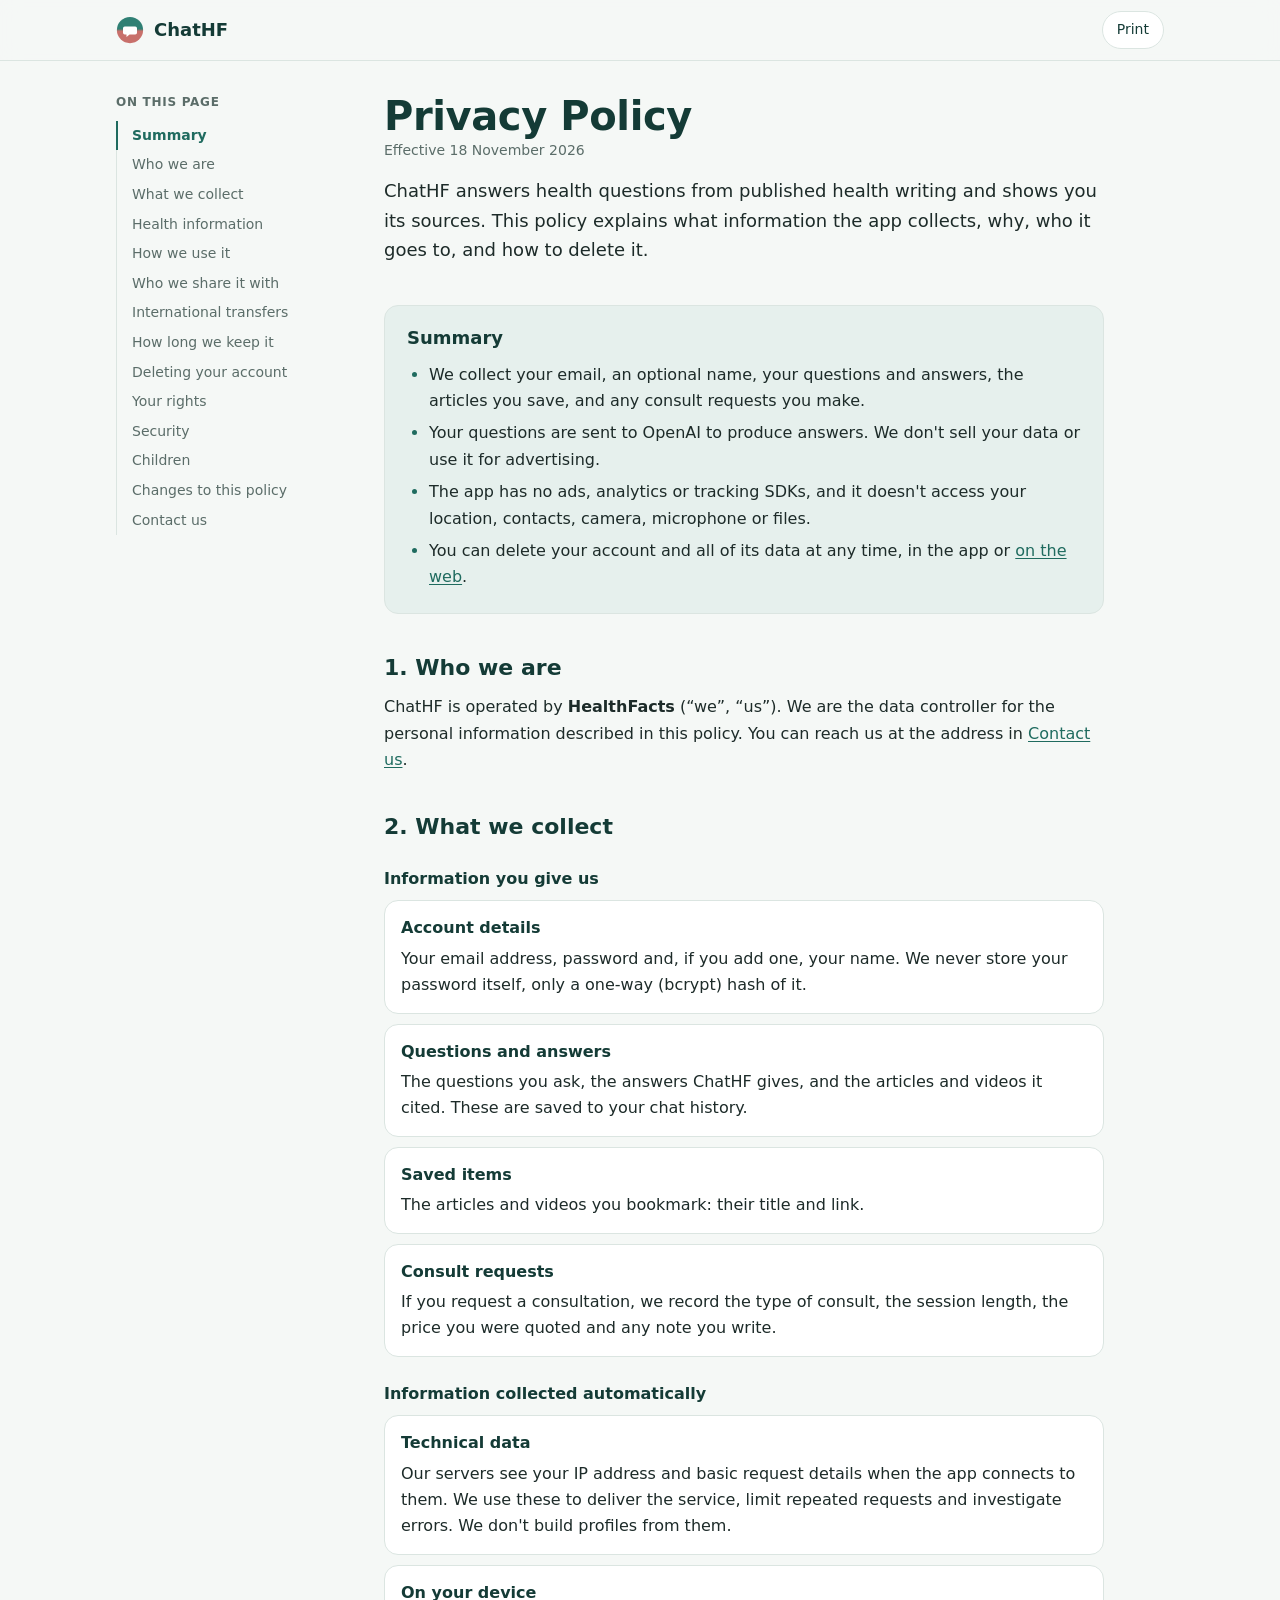
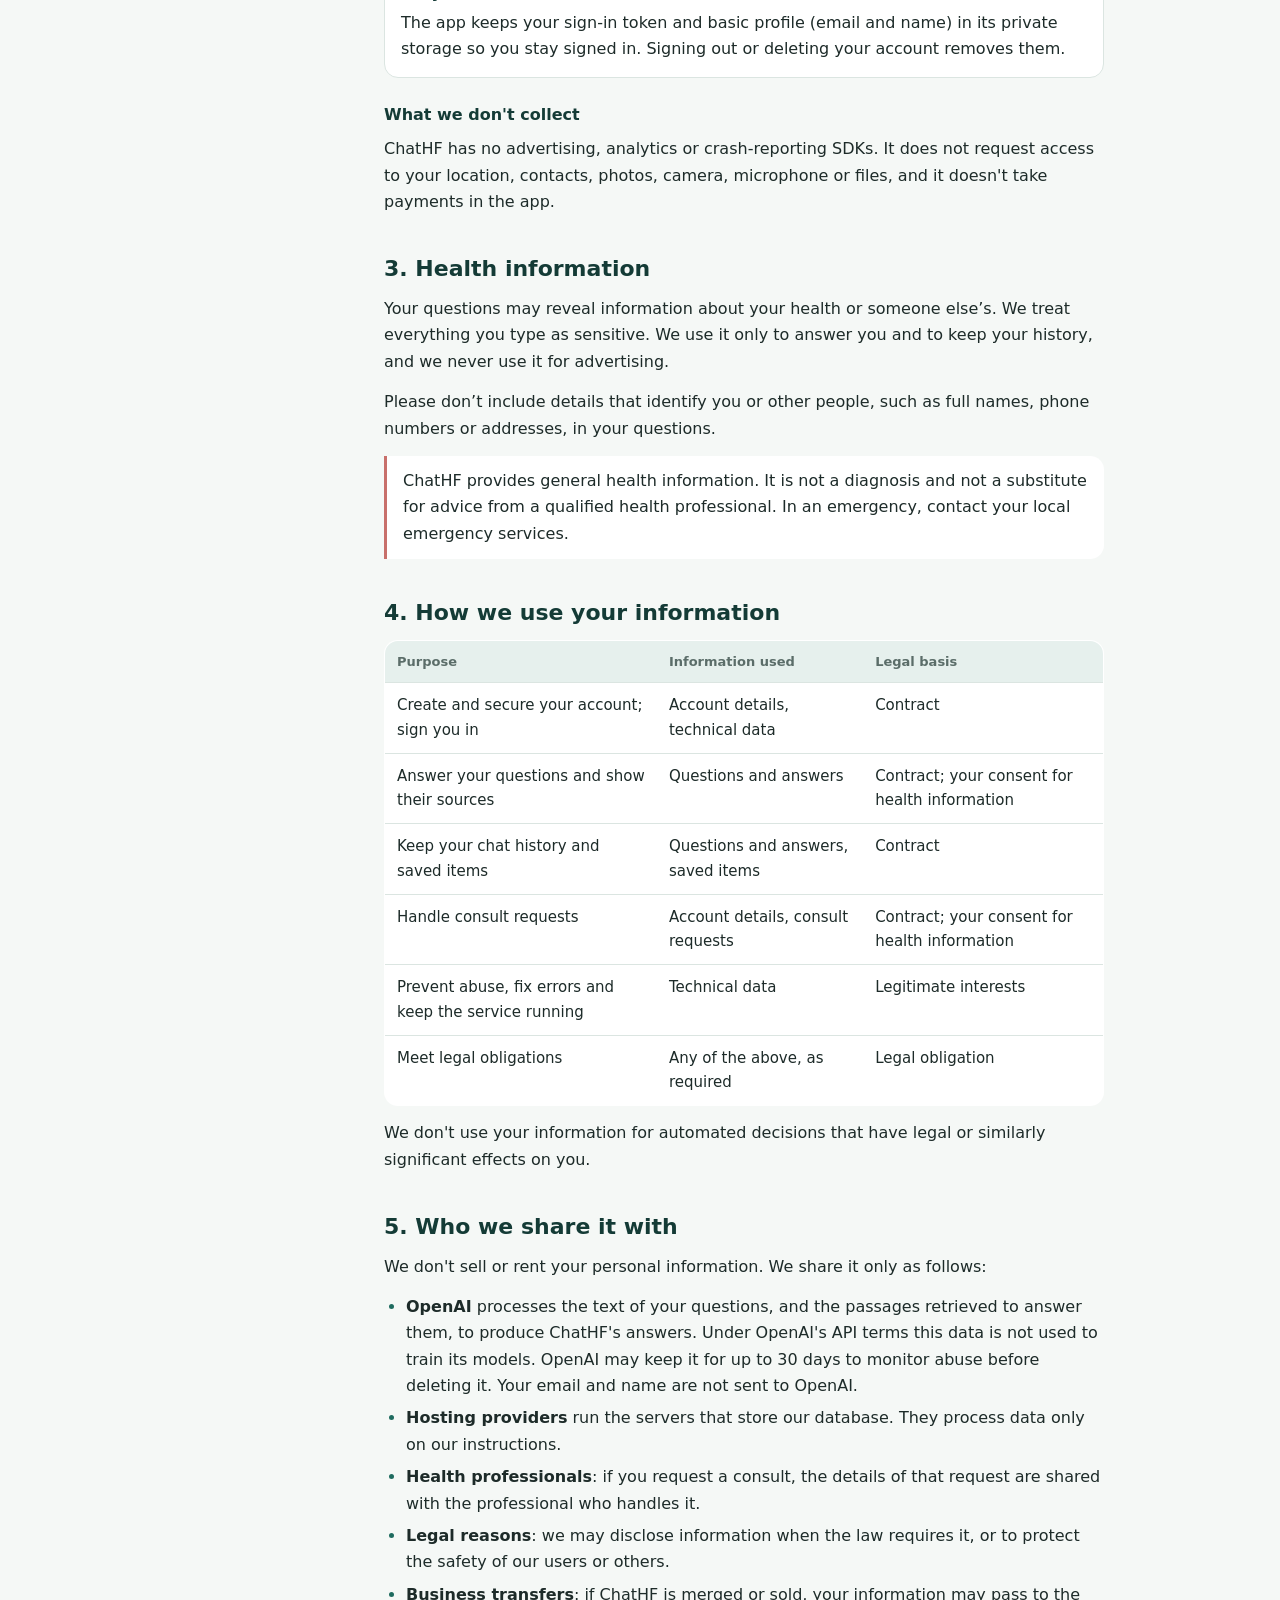
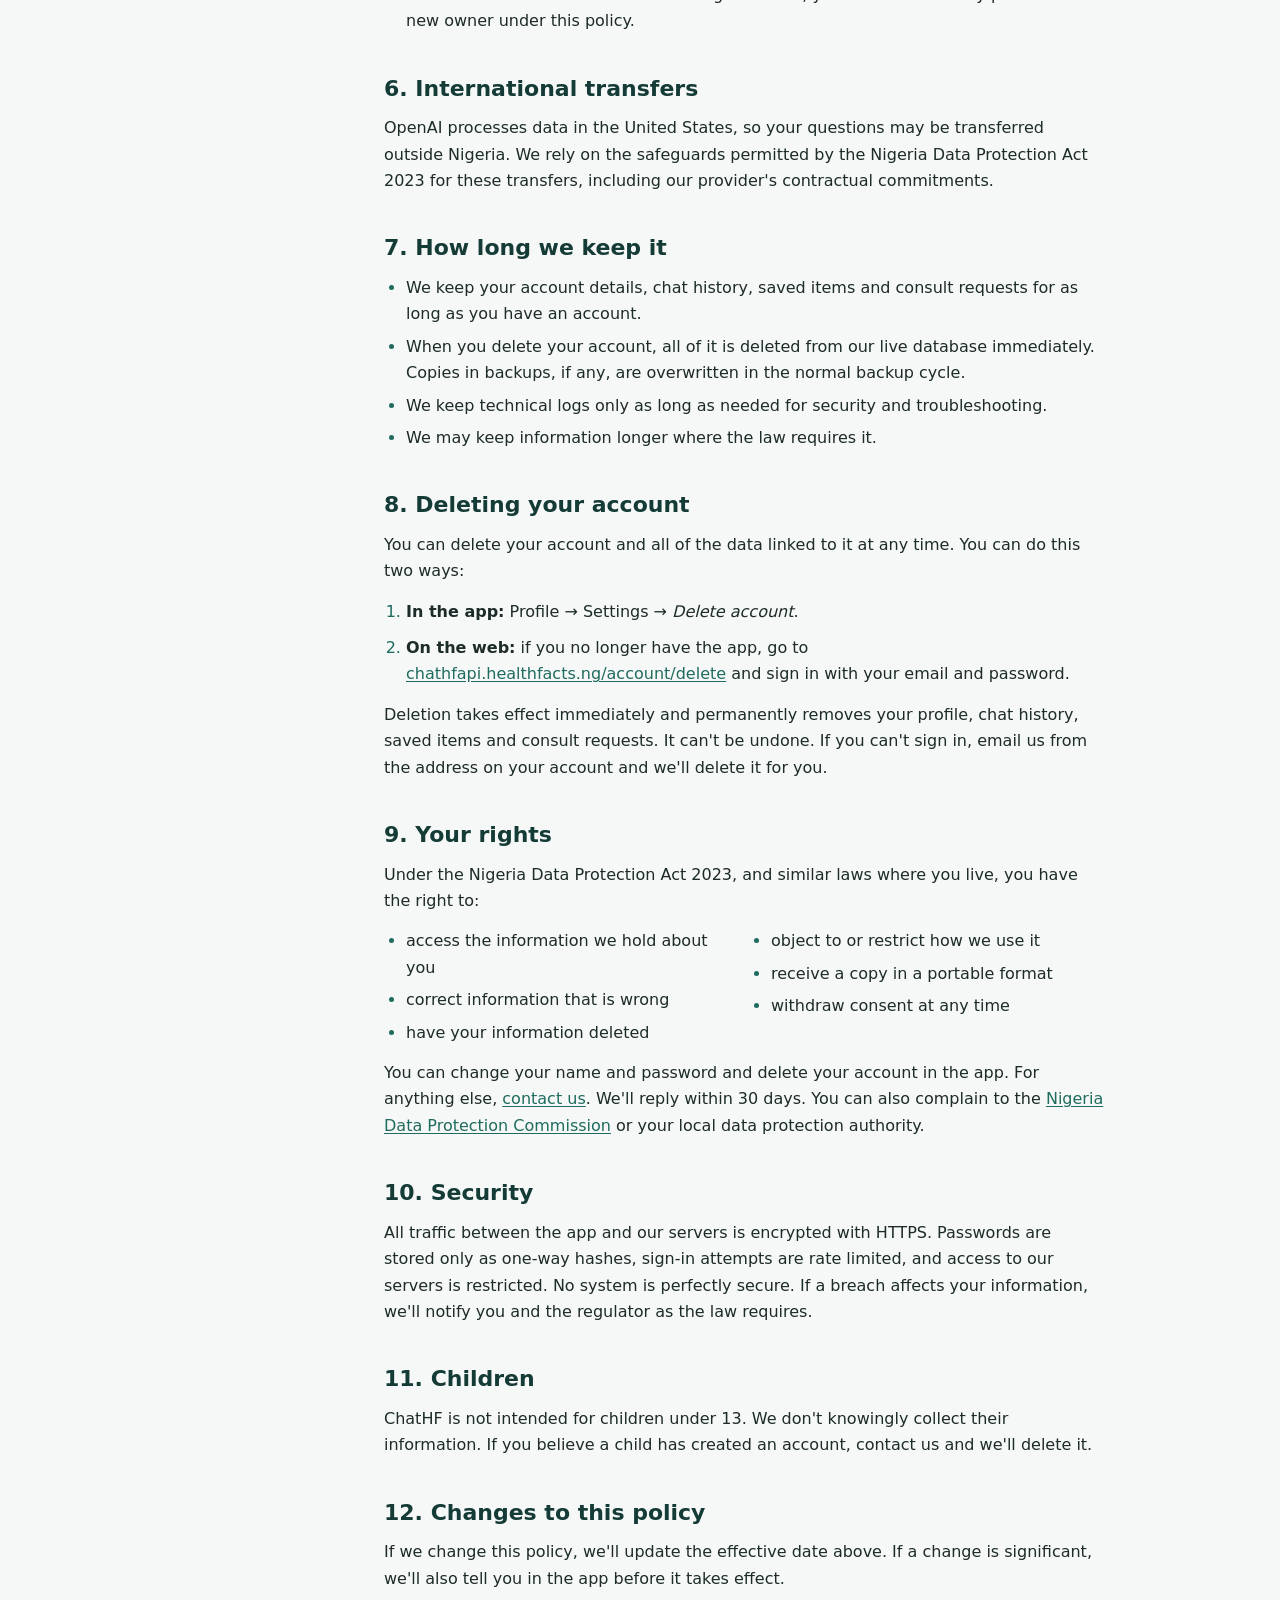
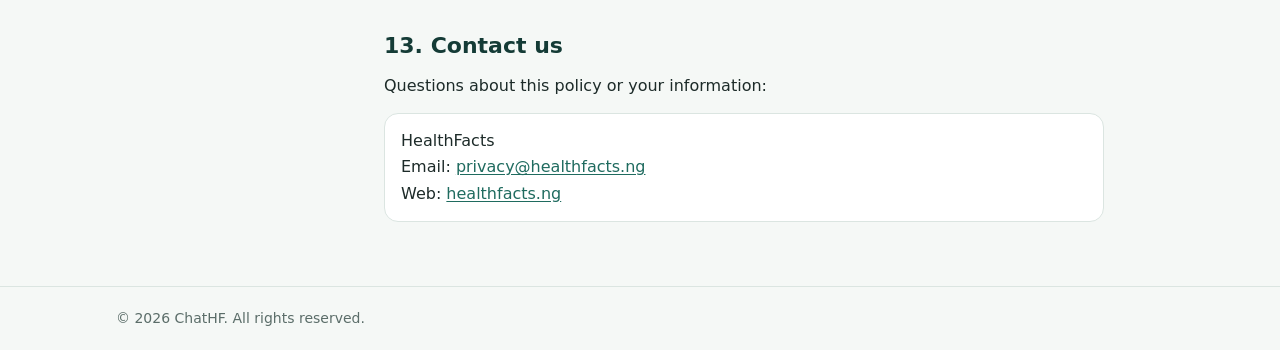
==== index.html @ 941ac2ce "first commit" ====
<!doctype html>
<html lang="en">
<head>
  <meta charset="utf-8">
  <meta name="viewport" content="width=device-width, initial-scale=1">
  <title>Privacy Policy · ChatHF</title>
  <meta name="description" content="How ChatHF collects, uses, shares and deletes your information.">
  <meta name="theme-color" content="#1f6b5f">
  <link rel="icon" href="favicon.svg" type="image/svg+xml">
  <link rel="stylesheet" href="styles.css">
</head>
<body>
  <a class="skip" href="#main">Skip to content</a>

  <header class="masthead">
    <div class="wrap masthead__inner">
      <a class="brand" href="./" aria-label="ChatHF privacy policy home">
        <img src="favicon.svg" alt="" width="28" height="28">
        <span>ChatHF</span>
      </a>
      <button class="print" type="button" data-print>Print</button>
    </div>
  </header>

  <div class="wrap layout">
    <nav class="toc" aria-label="On this page">
      <p class="toc__title">On this page</p>
      <ol>
        <li><a href="#summary">Summary</a></li>
        <li><a href="#who-we-are">Who we are</a></li>
        <li><a href="#what-we-collect">What we collect</a></li>
        <li><a href="#health-information">Health information</a></li>
        <li><a href="#how-we-use">How we use it</a></li>
        <li><a href="#sharing">Who we share it with</a></li>
        <li><a href="#transfers">International transfers</a></li>
        <li><a href="#retention">How long we keep it</a></li>
        <li><a href="#delete">Deleting your account</a></li>
        <li><a href="#rights">Your rights</a></li>
        <li><a href="#security">Security</a></li>
        <li><a href="#children">Children</a></li>
        <li><a href="#changes">Changes to this policy</a></li>
        <li><a href="#contact">Contact us</a></li>
      </ol>
    </nav>

    <main id="main" class="doc">
      <h1>Privacy Policy</h1>
      <p class="meta">Effective <time datetime="2026-11-18">18 November 2026</time></p>

      <p class="lead">
        ChatHF answers health questions from published health writing and shows
        you its sources. This policy explains what information the app collects,
        why, who it goes to, and how to delete it.
      </p>

      <section id="summary" class="summary" aria-labelledby="summary-title">
        <h2 id="summary-title">Summary</h2>
        <ul>
          <li>We collect your email, an optional name, your questions and answers, the articles you save, and any consult requests you make.</li>
          <li>Your questions are sent to OpenAI to produce answers. We don't sell your data or use it for advertising.</li>
          <li>The app has no ads, analytics or tracking SDKs, and it doesn't access your location, contacts, camera, microphone or files.</li>
          <li>You can delete your account and all of its data at any time, in the app or <a href="#delete">on the web</a>.</li>
        </ul>
      </section>

      <section id="who-we-are">
        <h2>1. Who we are</h2>
        <p>
          ChatHF is operated by <strong data-fill="operator">HealthFacts</strong>
          (“we”, “us”). We are the data controller for the personal information
          described in this policy. You can reach us at the address in
          <a href="#contact">Contact us</a>.
        </p>
      </section>

      <section id="what-we-collect">
        <h2>2. What we collect</h2>

        <h3>Information you give us</h3>
        <dl class="data">
          <div>
            <dt>Account details</dt>
            <dd>Your email address, password and, if you add one, your name. We never store your password itself, only a one-way (bcrypt) hash of it.</dd>
          </div>
          <div>
            <dt>Questions and answers</dt>
            <dd>The questions you ask, the answers ChatHF gives, and the articles and videos it cited. These are saved to your chat history.</dd>
          </div>
          <div>
            <dt>Saved items</dt>
            <dd>The articles and videos you bookmark: their title and link.</dd>
          </div>
          <div>
            <dt>Consult requests</dt>
            <dd>If you request a consultation, we record the type of consult, the session length, the price you were quoted and any note you write.</dd>
          </div>
        </dl>

        <h3>Information collected automatically</h3>
        <dl class="data">
          <div>
            <dt>Technical data</dt>
            <dd>Our servers see your IP address and basic request details when the app connects to them. We use these to deliver the service, limit repeated requests and investigate errors. We don't build profiles from them.</dd>
          </div>
          <div>
            <dt>On your device</dt>
            <dd>The app keeps your sign-in token and basic profile (email and name) in its private storage so you stay signed in. Signing out or deleting your account removes them.</dd>
          </div>
        </dl>

        <h3>What we don't collect</h3>
        <p>
          ChatHF has no advertising, analytics or crash-reporting SDKs. It does
          not request access to your location, contacts, photos, camera,
          microphone or files, and it doesn't take payments in the app.
        </p>
      </section>

      <section id="health-information">
        <h2>3. Health information</h2>
        <p>
          Your questions may reveal information about your health or someone
          else’s. We treat everything you type as sensitive. We use it only to
          answer you and to keep your history, and we never use it for
          advertising.
        </p>
        <p>
          Please don’t include details that identify you or other people, such
          as full names, phone numbers or addresses, in your questions.
        </p>
        <p class="note">
          ChatHF provides general health information. It is not a diagnosis and
          not a substitute for advice from a qualified health professional. In
          an emergency, contact your local emergency services.
        </p>
      </section>

      <section id="how-we-use">
        <h2>4. How we use your information</h2>
        <table>
          <thead>
            <tr><th scope="col">Purpose</th><th scope="col">Information used</th><th scope="col">Legal basis</th></tr>
          </thead>
          <tbody>
            <tr><td>Create and secure your account; sign you in</td><td>Account details, technical data</td><td>Contract</td></tr>
            <tr><td>Answer your questions and show their sources</td><td>Questions and answers</td><td>Contract; your consent for health information</td></tr>
            <tr><td>Keep your chat history and saved items</td><td>Questions and answers, saved items</td><td>Contract</td></tr>
            <tr><td>Handle consult requests</td><td>Account details, consult requests</td><td>Contract; your consent for health information</td></tr>
            <tr><td>Prevent abuse, fix errors and keep the service running</td><td>Technical data</td><td>Legitimate interests</td></tr>
            <tr><td>Meet legal obligations</td><td>Any of the above, as required</td><td>Legal obligation</td></tr>
          </tbody>
        </table>
        <p>We don't use your information for automated decisions that have legal or similarly significant effects on you.</p>
      </section>

      <section id="sharing">
        <h2>5. Who we share it with</h2>
        <p>We don't sell or rent your personal information. We share it only as follows:</p>
        <ul>
          <li>
            <strong>OpenAI</strong> processes the text of your questions, and the
            passages retrieved to answer them, to produce ChatHF's answers. Under
            OpenAI's API terms this data is not used to train its models. OpenAI
            may keep it for up to 30 days to monitor abuse before deleting it.
            Your email and name are not sent to OpenAI.
          </li>
          <li>
            <strong>Hosting providers</strong> run the servers that store our
            database. They process data only on our instructions.
          </li>
          <li>
            <strong>Health professionals</strong>: if you request a consult, the
            details of that request are shared with the professional who handles it.
          </li>
          <li>
            <strong>Legal reasons</strong>: we may disclose information when the
            law requires it, or to protect the safety of our users or others.
          </li>
          <li>
            <strong>Business transfers</strong>: if ChatHF is merged or sold,
            your information may pass to the new owner under this policy.
          </li>
        </ul>
      </section>

      <section id="transfers">
        <h2>6. International transfers</h2>
        <p>
          OpenAI processes data in the United States, so your questions may be
          transferred outside Nigeria. We rely on the safeguards permitted by the
          Nigeria Data Protection Act 2023 for these transfers, including our
          provider's contractual commitments.
        </p>
      </section>

      <section id="retention">
        <h2>7. How long we keep it</h2>
        <ul>
          <li>We keep your account details, chat history, saved items and consult requests for as long as you have an account.</li>
          <li>When you delete your account, all of it is deleted from our live database immediately. Copies in backups, if any, are overwritten in the normal backup cycle.</li>
          <li>We keep technical logs only as long as needed for security and troubleshooting.</li>
          <li>We may keep information longer where the law requires it.</li>
        </ul>
      </section>

      <section id="delete">
        <h2>8. Deleting your account</h2>
        <p>You can delete your account and all of the data linked to it at any time. You can do this two ways:</p>
        <ol class="steps">
          <li><strong>In the app:</strong> Profile → Settings → <em>Delete account</em>.</li>
          <li>
            <strong>On the web:</strong> if you no longer have the app, go to
            <a href="https://chathfapi.healthfacts.ng/account/delete">chathfapi.healthfacts.ng/account/delete</a>
            and sign in with your email and password.
          </li>
        </ol>
        <p>
          Deletion takes effect immediately and permanently removes your profile,
          chat history, saved items and consult requests. It can't be undone.
          If you can't sign in, email us from the address on your account and
          we'll delete it for you.
        </p>
      </section>

      <section id="rights">
        <h2>9. Your rights</h2>
        <p>Under the Nigeria Data Protection Act 2023, and similar laws where you live, you have the right to:</p>
        <ul class="cols">
          <li>access the information we hold about you</li>
          <li>correct information that is wrong</li>
          <li>have your information deleted</li>
          <li>object to or restrict how we use it</li>
          <li>receive a copy in a portable format</li>
          <li>withdraw consent at any time</li>
        </ul>
        <p>
          You can change your name and password and delete your account in the
          app. For anything else, <a href="#contact">contact us</a>. We'll reply
          within 30 days. You can also complain to the
          <a href="https://ndpc.gov.ng" rel="noopener">Nigeria Data Protection Commission</a>
          or your local data protection authority.
        </p>
      </section>

      <section id="security">
        <h2>10. Security</h2>
        <p>
          All traffic between the app and our servers is encrypted with HTTPS.
          Passwords are stored only as one-way hashes, sign-in attempts are rate
          limited, and access to our servers is restricted. No system is
          perfectly secure. If a breach affects your information, we'll notify
          you and the regulator as the law requires.
        </p>
      </section>

      <section id="children">
        <h2>11. Children</h2>
        <p>
          ChatHF is not intended for children under
          <span data-fill="min-age">13</span>. We don't knowingly collect
          their information. If you believe a child has created an account,
          contact us and we'll delete it.
        </p>
      </section>

      <section id="changes">
        <h2>12. Changes to this policy</h2>
        <p>
          If we change this policy, we'll update the effective date above. If a
          change is significant, we'll also tell you in the app before it takes effect.
        </p>
      </section>

      <section id="contact">
        <h2>13. Contact us</h2>
        <p>Questions about this policy or your information:</p>
        <address>
          <span data-fill="operator">HealthFacts</span><br>
          Email: <a href="mailto:privacy@healthfacts.ng" data-fill="email">privacy@healthfacts.ng</a><br>
          Web: <a href="https://healthfacts.ng" rel="noopener">healthfacts.ng</a>
        </address>
      </section>
    </main>
  </div>

  <footer class="footer">
    <div class="wrap">© <span data-year>2026</span> ChatHF. All rights reserved.</div>
  </footer>

  <button class="top" type="button" aria-label="Back to top" data-top hidden>↑</button>
  <script src="script.js" defer></script>
</body>
</html>
---- styles.css ----
:root {
  --teal: #1f6b5f;
  --teal-ink: #143b36;
  --teal-soft: #e6f0ed;
  --rose: #c8706b;
  --bg: #f5f8f6;
  --surface: #ffffff;
  --text: #1d2b29;
  --muted: #5b6d69;
  --border: #dbe5e1;
  --link: #1f6b5f;
  --radius: 14px;
  --font: system-ui, -apple-system, "Segoe UI", Roboto, "Helvetica Neue", Arial, sans-serif;
  color-scheme: light;
}

@media (prefers-color-scheme: dark) {
  :root {
    --teal: #5aa596;
    --teal-ink: #d7ebe6;
    --teal-soft: #17302c;
    --bg: #0e1715;
    --surface: #14201e;
    --text: #e2ebe8;
    --muted: #9db1ac;
    --border: #253633;
    --link: #7cc4b4;
    color-scheme: dark;
  }
}

*, *::before, *::after { box-sizing: border-box; }

html { scroll-behavior: smooth; scroll-padding-top: 80px; -webkit-text-size-adjust: 100%; }
@media (prefers-reduced-motion: reduce) { html { scroll-behavior: auto; } }

body {
  margin: 0;
  background: var(--bg);
  color: var(--text);
  font: 16px/1.65 var(--font);
}

a { color: var(--link); text-underline-offset: 2px; }
a:hover { text-decoration-thickness: 2px; }
:focus-visible { outline: 2px solid var(--teal); outline-offset: 2px; border-radius: 4px; }

.skip {
  position: absolute; left: 16px; top: -48px;
  background: var(--teal); color: #fff; padding: 8px 12px; border-radius: 8px; z-index: 20;
}
.skip:focus { top: 12px; }

.wrap { max-width: 1080px; margin: 0 auto; padding: 0 16px; }

/* ---------------------------------------------------------------- header */
.masthead {
  position: sticky; top: 0; z-index: 10;
  background: color-mix(in srgb, var(--bg) 88%, transparent);
  backdrop-filter: saturate(1.4) blur(10px);
  -webkit-backdrop-filter: saturate(1.4) blur(10px);
  border-bottom: 1px solid var(--border);
}
.masthead__inner { display: flex; align-items: center; justify-content: space-between; height: 60px; }
.brand { display: inline-flex; align-items: center; gap: 10px; color: var(--teal-ink); font-weight: 700; font-size: 18px; text-decoration: none; }
.print {
  font: inherit; font-size: 14px; color: var(--teal-ink);
  background: var(--surface); border: 1px solid var(--border); border-radius: 999px;
  padding: 6px 14px; cursor: pointer;
}
.print:hover { border-color: var(--teal); }

/* ---------------------------------------------------------------- layout */
.layout { display: grid; grid-template-columns: 1fr; gap: 32px; padding-top: 32px; padding-bottom: 64px; }
@media (min-width: 900px) { .layout { grid-template-columns: 220px minmax(0, 1fr); gap: 48px; } }

.toc { display: none; }
@media (min-width: 900px) {
  .toc { display: block; position: sticky; top: 92px; align-self: start; max-height: calc(100vh - 110px); overflow: auto; }
}
.toc__title { margin: 0 0 8px; font-size: 12px; font-weight: 600; letter-spacing: .06em; text-transform: uppercase; color: var(--muted); }
.toc ol { list-style: none; margin: 0; padding: 0; border-left: 1px solid var(--border); }
.toc a {
  display: block; padding: 5px 0 5px 14px; margin-left: -1px;
  font-size: 14px; line-height: 1.4; color: var(--muted); text-decoration: none;
  border-left: 2px solid transparent;
}
.toc a:hover { color: var(--text); }
.toc a[aria-current="true"] { color: var(--teal); border-left-color: var(--teal); font-weight: 600; }

/* --------------------------------------------------------------- content */
.doc { max-width: 720px; min-width: 0; }
.doc h1 { margin: 0; font-size: clamp(30px, 5vw, 40px); line-height: 1.15; color: var(--teal-ink); letter-spacing: -0.01em; }
.meta { margin: 8px 0 24px; color: var(--muted); font-size: 14px; }
.lead { font-size: 18px; color: var(--text); }

.doc section { margin-top: 40px; }
.doc h2 { margin: 0 0 12px; font-size: 22px; line-height: 1.3; color: var(--teal-ink); }
.doc h3 { margin: 24px 0 8px; font-size: 16px; color: var(--teal-ink); }
.doc p, .doc ul, .doc ol { margin: 0 0 14px; }
.doc ul, .doc ol { padding-left: 22px; }
.doc li { margin-bottom: 6px; }
.doc li::marker { color: var(--teal); }

.summary {
  background: var(--teal-soft); border: 1px solid var(--border); border-radius: var(--radius);
  padding: 20px 22px 8px;
}
.summary h2 { font-size: 18px; }

.data { margin: 0 0 14px; display: grid; gap: 10px; }
.data > div { background: var(--surface); border: 1px solid var(--border); border-radius: var(--radius); padding: 14px 16px; }
.data dt { font-weight: 600; color: var(--teal-ink); }
.data dd { margin: 4px 0 0; color: var(--text); }

.note {
  border-left: 3px solid var(--rose); background: var(--surface);
  padding: 12px 16px; border-radius: 0 var(--radius) var(--radius) 0; color: var(--text);
}

table { width: 100%; border-collapse: collapse; margin: 0 0 14px; font-size: 15px; background: var(--surface); border: 1px solid var(--border); border-radius: var(--radius); overflow: hidden; }
th, td { text-align: left; vertical-align: top; padding: 10px 12px; border-bottom: 1px solid var(--border); }
th { font-size: 13px; font-weight: 600; color: var(--muted); background: var(--teal-soft); }
tbody tr:last-child td { border-bottom: 0; }

/* Tables stack into cards on narrow screens so the page never scrolls sideways. */
@media (max-width: 600px) {
  table, thead, tbody, tr, td { display: block; }
  thead { position: absolute; width: 1px; height: 1px; overflow: hidden; clip: rect(0 0 0 0); }
  tr { padding: 10px 12px; border-bottom: 1px solid var(--border); }
  tbody tr:last-child { border-bottom: 0; }
  td { padding: 2px 0; border: 0; }
  td:first-child { font-weight: 600; color: var(--teal-ink); }
  td:nth-child(2)::before { content: "Uses: "; color: var(--muted); }
  td:nth-child(3)::before { content: "Basis: "; color: var(--muted); }
}

.steps li { margin-bottom: 10px; }
@media (min-width: 600px) { .cols { columns: 2; column-gap: 32px; } .cols li { break-inside: avoid; } }

address { font-style: normal; background: var(--surface); border: 1px solid var(--border); border-radius: var(--radius); padding: 14px 16px; }

/* ---------------------------------------------------------------- footer */
.footer { border-top: 1px solid var(--border); padding: 20px 0; color: var(--muted); font-size: 14px; }

.top {
  position: fixed; right: 16px; bottom: 16px; width: 44px; height: 44px; border-radius: 50%;
  border: 1px solid var(--border); background: var(--surface); color: var(--teal-ink);
  font-size: 18px; cursor: pointer; box-shadow: 0 4px 14px rgb(20 59 54 / .12);
}
.top:hover { border-color: var(--teal); }

/* ----------------------------------------------------------------- print */
@media print {
  .masthead, .toc, .footer, .top, .skip { display: none !important; }
  body { background: #fff; color: #000; font-size: 11pt; }
  .layout { display: block; padding: 0; }
  .doc { max-width: none; }
  .summary, .data > div, .note, table, address { background: none; border-color: #bbb; }
  a { color: inherit; }
  section { break-inside: avoid-page; }
}
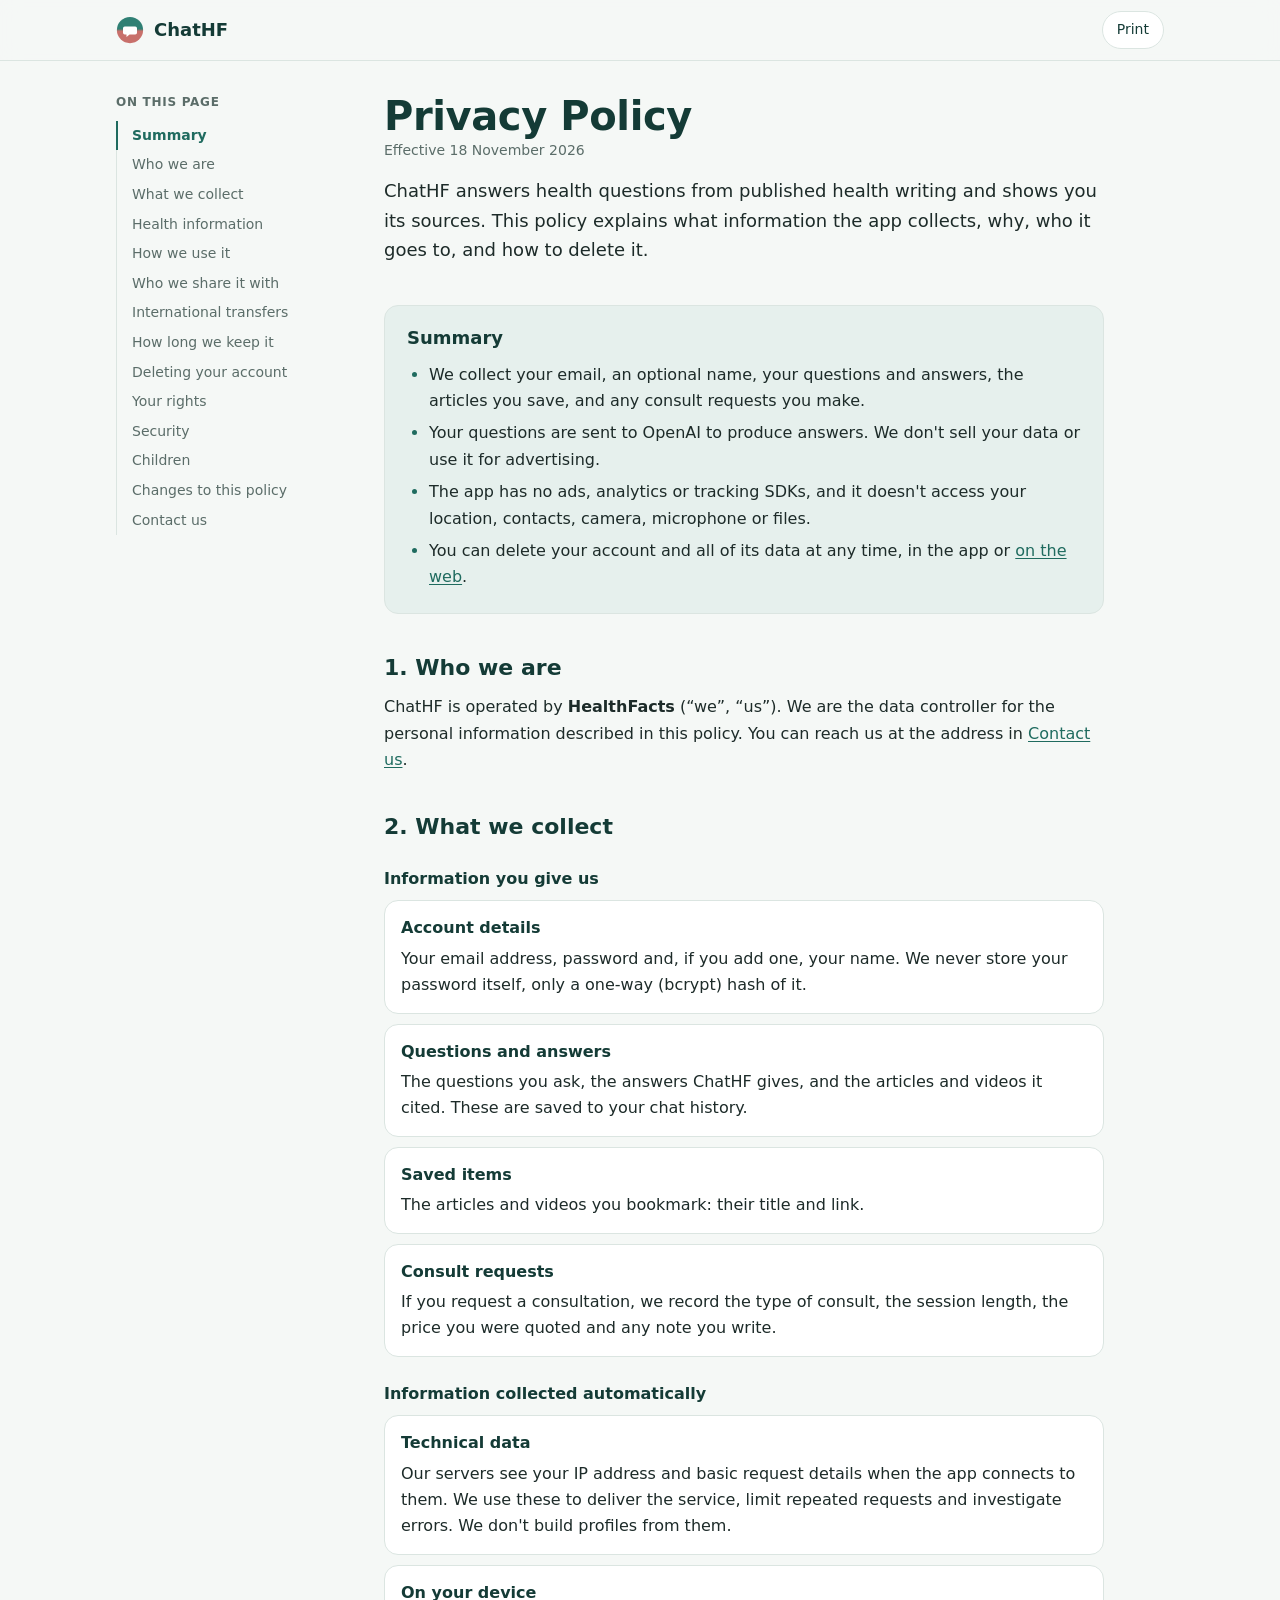
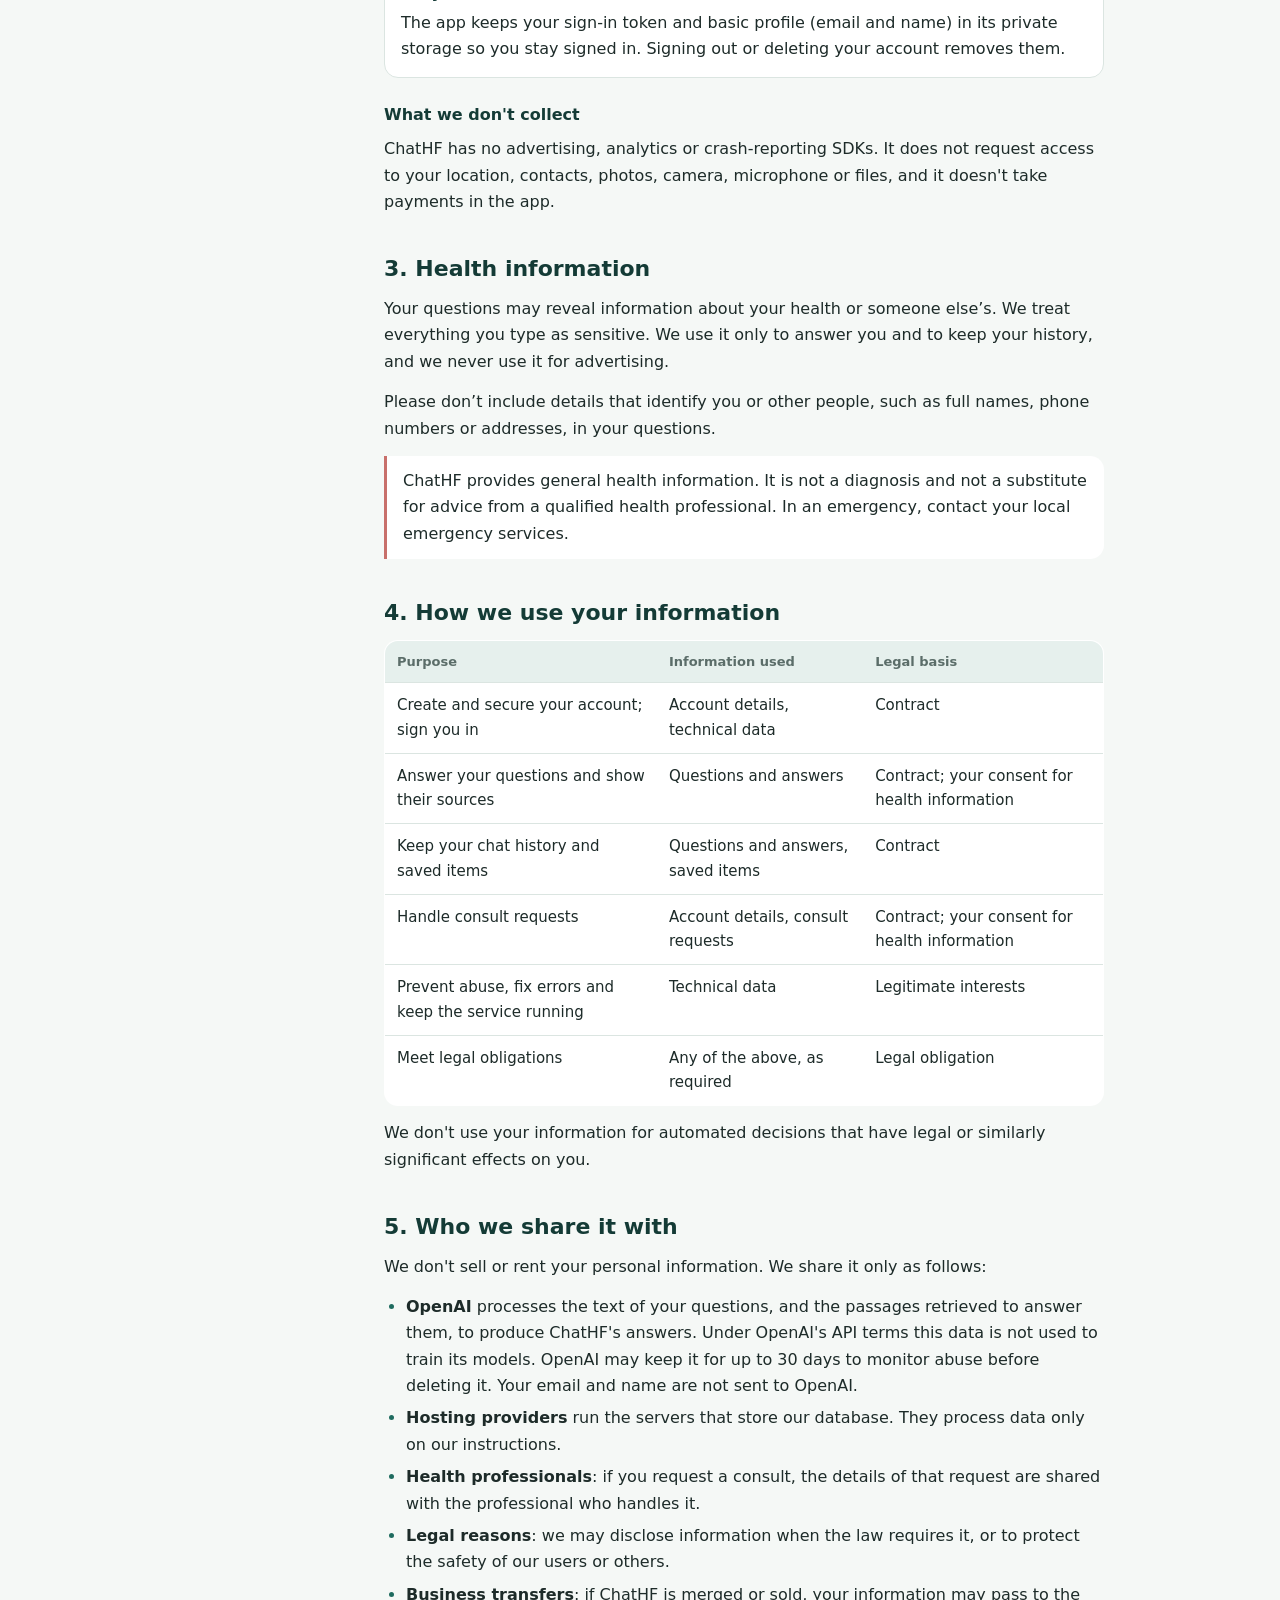
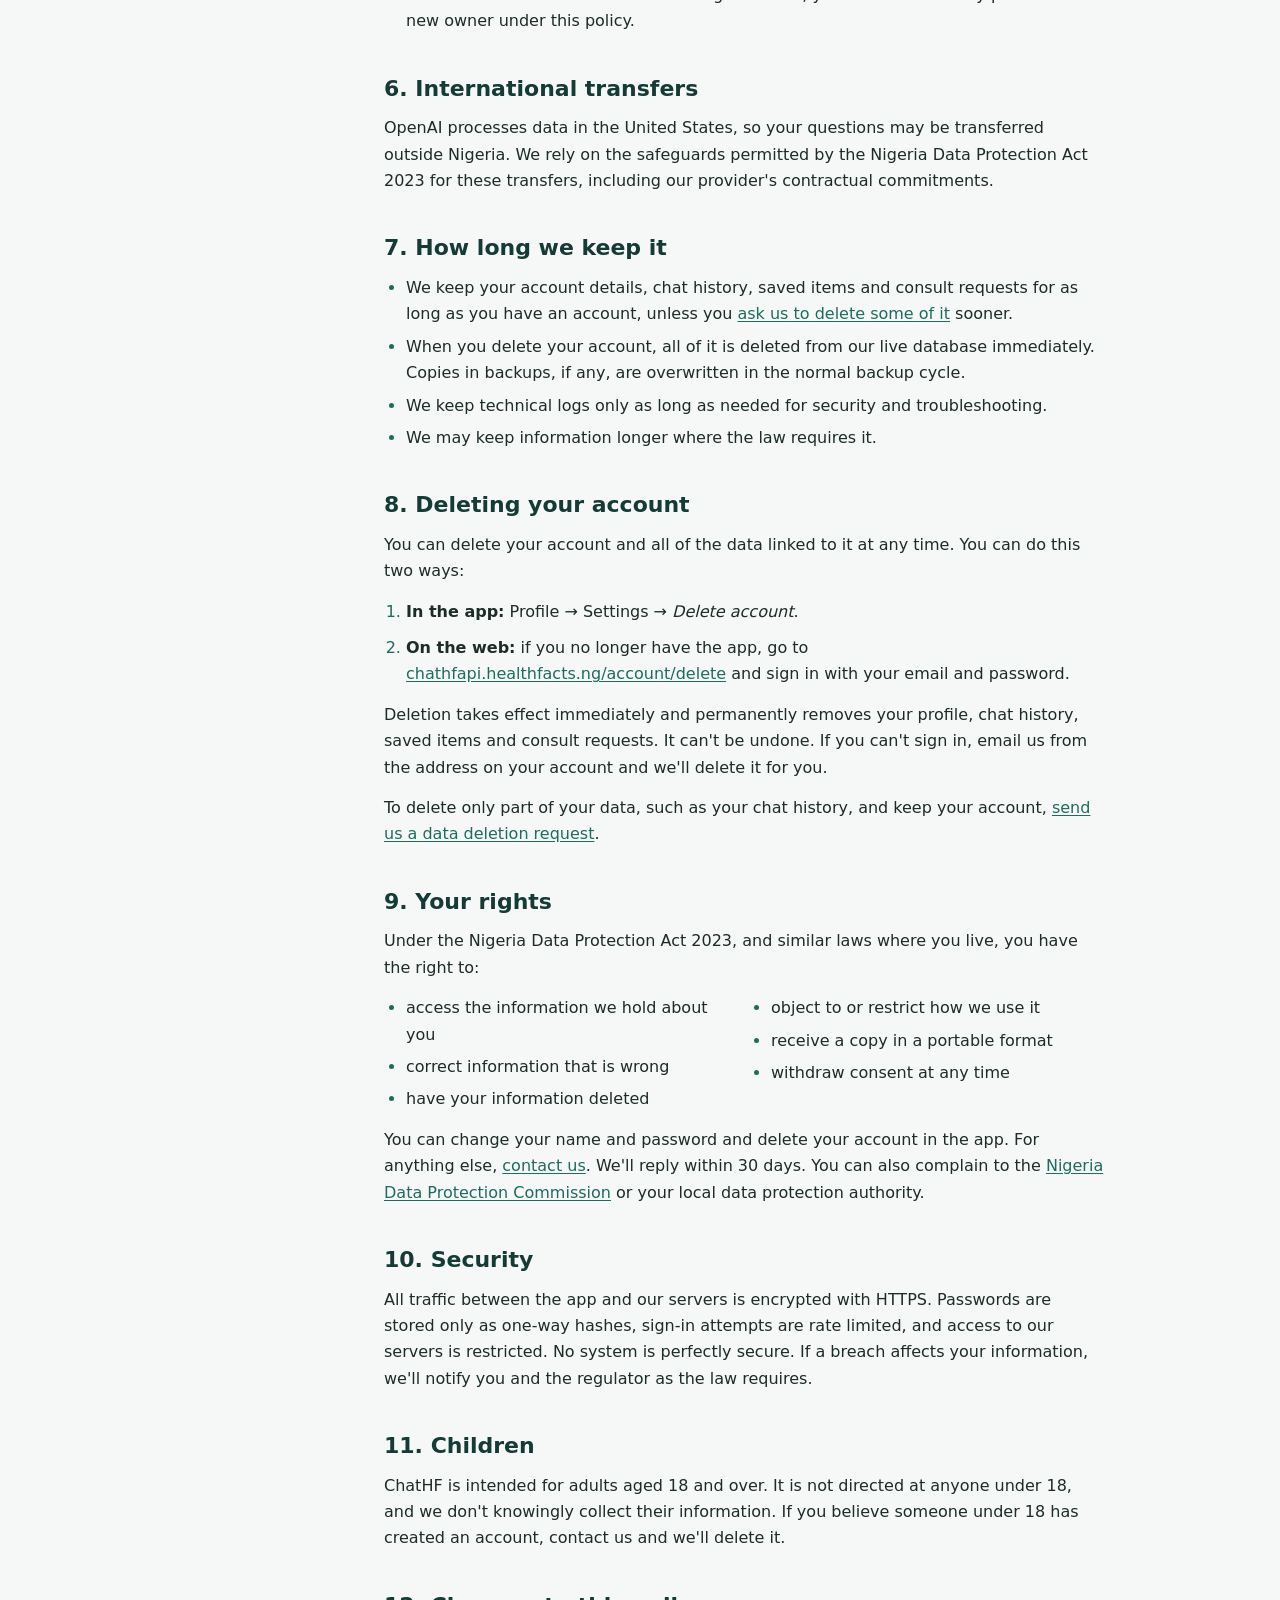
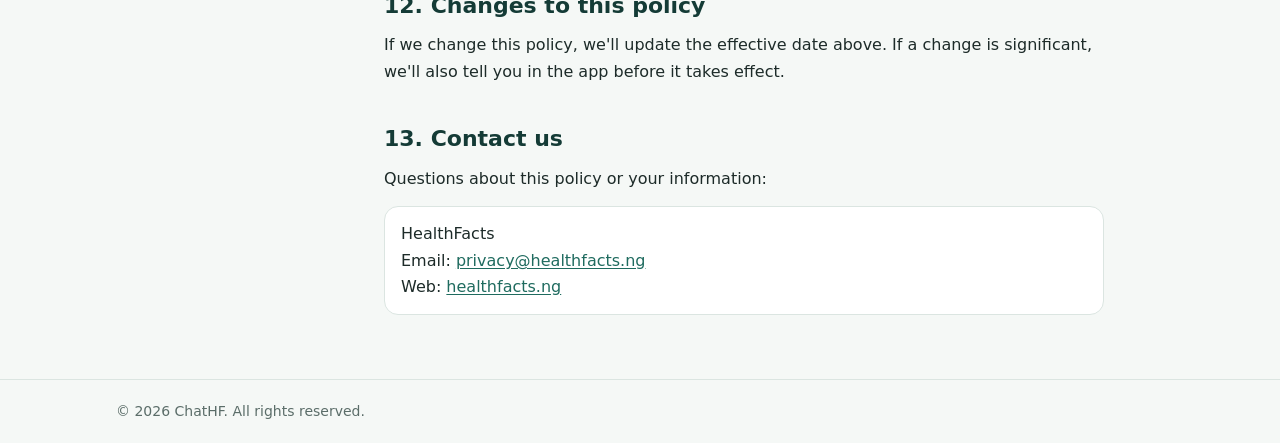
==== commit 337a8325: "add account deletion" ====
--- a/index.html
+++ b/index.html
@@ -196,7 +196,7 @@
       <section id="retention">
         <h2>7. How long we keep it</h2>
         <ul>
-          <li>We keep your account details, chat history, saved items and consult requests for as long as you have an account.</li>
+          <li>We keep your account details, chat history, saved items and consult requests for as long as you have an account, unless you <a href="data-deletion.html">ask us to delete some of it</a> sooner.</li>
           <li>When you delete your account, all of it is deleted from our live database immediately. Copies in backups, if any, are overwritten in the normal backup cycle.</li>
           <li>We keep technical logs only as long as needed for security and troubleshooting.</li>
           <li>We may keep information longer where the law requires it.</li>
@@ -219,6 +219,10 @@
           chat history, saved items and consult requests. It can't be undone.
           If you can't sign in, email us from the address on your account and
           we'll delete it for you.
+        </p>
+        <p>
+          To delete only part of your data, such as your chat history, and keep
+          your account, <a href="data-deletion.html">send us a data deletion request</a>.
         </p>
       </section>
 
@@ -256,10 +260,10 @@
       <section id="children">
         <h2>11. Children</h2>
         <p>
-          ChatHF is not intended for children under
-          <span data-fill="min-age">13</span>. We don't knowingly collect
-          their information. If you believe a child has created an account,
-          contact us and we'll delete it.
+          ChatHF is intended for adults aged 18 and over. It is not directed
+          at anyone under 18, and we don't knowingly collect their
+          information. If you believe someone under 18 has created an
+          account, contact us and we'll delete it.
         </p>
       </section>
 
--- a/styles.css
+++ b/styles.css
@@ -136,6 +136,16 @@
 }
 
 .steps li { margin-bottom: 10px; }
+
+@media (min-width: 900px) { .layout--single { grid-template-columns: minmax(0, 720px); justify-content: center; } }
+a.print { text-decoration: none; }
+
+.button {
+  display: inline-block; padding: 12px 20px; border-radius: 999px;
+  background: var(--teal); color: #fff; font-weight: 600; text-decoration: none;
+}
+.button:hover { filter: brightness(1.08); text-decoration: none; }
+@media (prefers-color-scheme: dark) { .button { color: #0e1715; } }
 @media (min-width: 600px) { .cols { columns: 2; column-gap: 32px; } .cols li { break-inside: avoid; } }
 
 address { font-style: normal; background: var(--surface); border: 1px solid var(--border); border-radius: var(--radius); padding: 14px 16px; }
